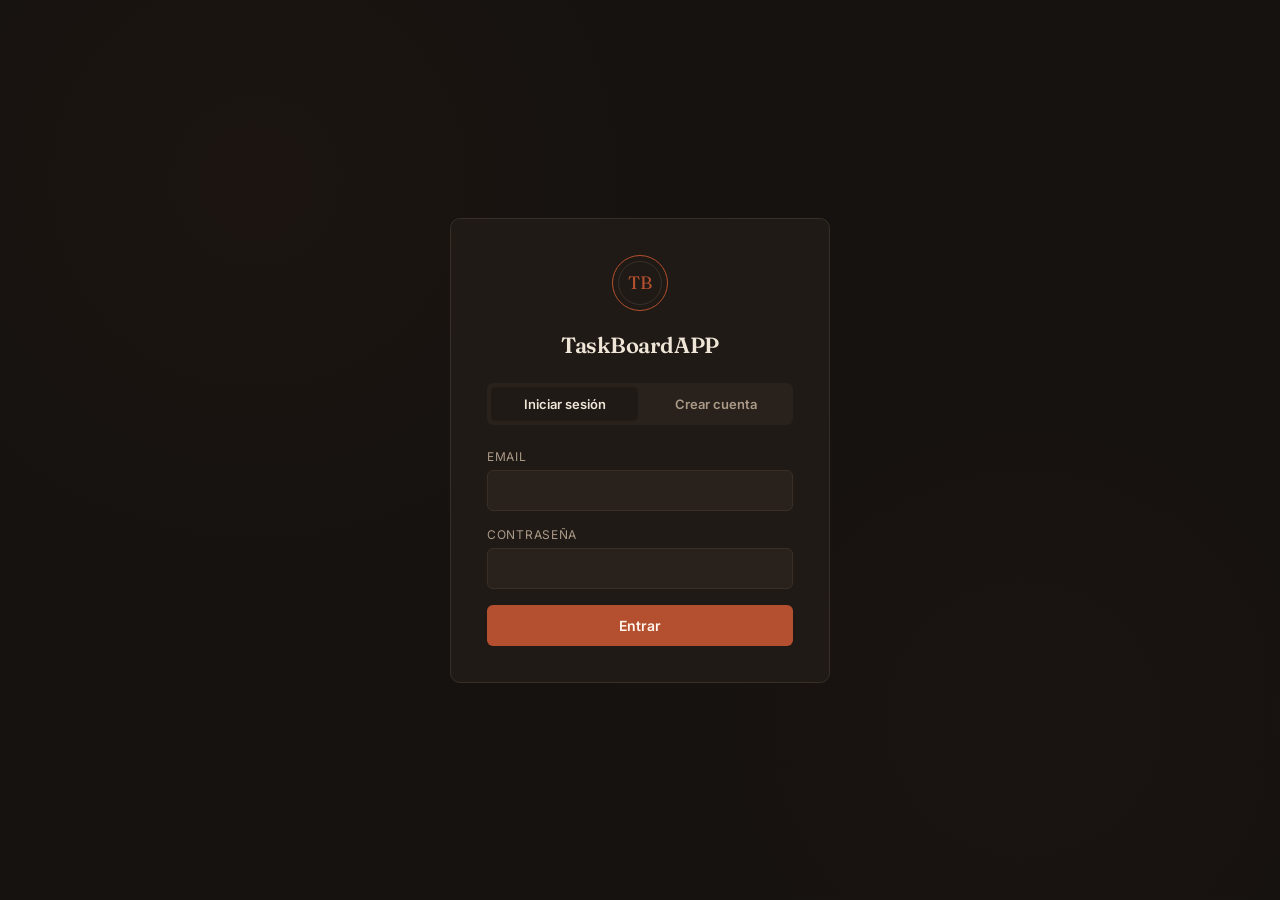
==== client/ui/index.html @ d2d0cbcc "armado de frontend y comunicacion con el backend para armado base de aplicacion" ====
<!DOCTYPE html>
<html lang="es">
<head>
  <meta charset="UTF-8" />
  <meta name="viewport" content="width=device-width, initial-scale=1.0" />
  <title>TaskBoardAPP</title>
  <link rel="preconnect" href="https://fonts.googleapis.com" />
  <link href="https://fonts.googleapis.com/css2?family=Fraunces:wght@500;600&family=Inter:wght@400;500;600&display=swap" rel="stylesheet" />
  <link rel="stylesheet" href="css/style.css" />
</head>
<body class="label-texture">

  <div class="center-screen">
    <div class="card">
      <div class="seal">TB</div>
      <h1 class="text-center mb-24" style="font-size: 22px;">TaskBoardAPP</h1>

      <div class="tabs">
        <div class="tab active" id="tab-login" onclick="switchTab('login')">Iniciar sesión</div>
        <div class="tab" id="tab-register" onclick="switchTab('register')">Crear cuenta</div>
      </div>

      <div class="error-msg" id="error-box"></div>

      <!-- Formulario de login -->
      <form id="form-login" onsubmit="handleLogin(event)">
        <div class="field">
          <label for="login-email">Email</label>
          <input type="email" id="login-email" required autocomplete="email" />
        </div>
        <div class="field">
          <label for="login-password">Contraseña</label>
          <input type="password" id="login-password" required autocomplete="current-password" />
        </div>
        <button type="submit" class="btn btn-primary">Entrar</button>
      </form>

      <!-- Formulario de registro -->
      <form id="form-register" onsubmit="handleRegister(event)" style="display: none;">
        <div class="field">
          <label for="reg-username">Usuario</label>
          <input type="text" id="reg-username" required autocomplete="username" />
        </div>
        <div class="field">
          <label for="reg-email">Email</label>
          <input type="email" id="reg-email" required autocomplete="email" />
        </div>
        <div class="field">
          <label for="reg-password">Contraseña</label>
          <input type="password" id="reg-password" required minlength="6" autocomplete="new-password" />
        </div>
        <button type="submit" class="btn btn-primary">Crear cuenta</button>
      </form>
    </div>
  </div>

  <script src="js/api.js"></script>
  <script src="js/auth.js"></script>
</body>
</html>
---- client/ui/css/style.css ----
/* style.css - Sistema de diseño compartido por toda la app
   Paleta inspirada en "reserva": charcoal cálido + acentos vino/terracota
   (un guiño al nombre del proyecto de ejemplo, "La Reserva Game") */

:root {
  /* Color */
  --bg:        #15120f;
  --surface:   #1f1a16;
  --surface-2: #28211c;
  --border:    #3a2f27;
  --text:      #f0e6d8;
  --text-soft: #ab9a87;
  --accent:    #b4502f;   /* terracota - acción principal */
  --accent-hi: #d4673f;   /* hover del acento */
  --wine:      #6e2a35;   /* detalle, ribetes */
  --olive:     #6f7d4f;   /* estado "done" */
  --danger:    #b3413a;

  /* Tipografía */
  --font-display: "Fraunces", Georgia, serif;
  --font-body:    "Inter", -apple-system, sans-serif;

  /* Layout */
  --radius: 10px;
  --radius-sm: 6px;
}

* { box-sizing: border-box; }

body {
  margin: 0;
  background: var(--bg);
  color: var(--text);
  font-family: var(--font-body);
  -webkit-font-smoothing: antialiased;
}

/* ── Fondo con textura sutil tipo "etiqueta de reserva" ────────────────── */
.label-texture {
  background-image:
    radial-gradient(circle at 20% 20%, rgba(180, 80, 47, 0.04), transparent 40%),
    radial-gradient(circle at 80% 80%, rgba(110, 42, 53, 0.05), transparent 45%);
}

/* ── Tipografía ──────────────────────────────────────────────────────── */
h1, h2, h3 {
  font-family: var(--font-display);
  font-weight: 600;
  letter-spacing: -0.01em;
  margin: 0;
}

p { margin: 0; }

/* ── Sello / emblema ─────────────────────────────────────────────────── */
.seal {
  width: 56px;
  height: 56px;
  border-radius: 50%;
  border: 1.5px solid var(--accent);
  display: flex;
  align-items: center;
  justify-content: center;
  font-family: var(--font-display);
  font-size: 18px;
  color: var(--accent);
  margin: 0 auto 20px;
  position: relative;
}
.seal::before {
  content: "";
  position: absolute;
  inset: 5px;
  border: 1px solid var(--border);
  border-radius: 50%;
}

/* ── Formularios ─────────────────────────────────────────────────────── */
.field { margin-bottom: 16px; text-align: left; }

.field label {
  display: block;
  font-size: 12px;
  text-transform: uppercase;
  letter-spacing: 0.06em;
  color: var(--text-soft);
  margin-bottom: 6px;
}

.field input, .field textarea {
  width: 100%;
  padding: 11px 14px;
  background: var(--surface-2);
  border: 1px solid var(--border);
  border-radius: var(--radius-sm);
  color: var(--text);
  font-family: var(--font-body);
  font-size: 14px;
  transition: border-color 0.15s ease;
}

.field input:focus, .field textarea:focus {
  outline: none;
  border-color: var(--accent);
}

.field textarea { resize: vertical; min-height: 70px; }

/* ── Botones ─────────────────────────────────────────────────────────── */
.btn {
  width: 100%;
  padding: 12px 16px;
  border-radius: var(--radius-sm);
  border: none;
  font-family: var(--font-body);
  font-size: 14px;
  font-weight: 600;
  cursor: pointer;
  transition: background 0.15s ease, transform 0.1s ease;
}

.btn:active { transform: scale(0.98); }

.btn-primary { background: var(--accent); color: #fff5ec; }
.btn-primary:hover { background: var(--accent-hi); }

.btn-ghost {
  background: transparent;
  color: var(--text-soft);
  border: 1px solid var(--border);
}
.btn-ghost:hover { color: var(--text); border-color: var(--text-soft); }

.btn-small { width: auto; padding: 8px 14px; font-size: 13px; }

/* ── Mensajes de error ───────────────────────────────────────────────── */
.error-msg {
  background: rgba(179, 65, 58, 0.12);
  border: 1px solid var(--danger);
  color: #f4b8b3;
  font-size: 13px;
  padding: 10px 12px;
  border-radius: var(--radius-sm);
  margin-bottom: 16px;
  display: none;
}
.error-msg.visible { display: block; }

/* ── Tabs de login/registro ──────────────────────────────────────────── */
.tabs {
  display: flex;
  gap: 4px;
  background: var(--surface-2);
  border-radius: var(--radius-sm);
  padding: 4px;
  margin-bottom: 24px;
}
.tab {
  flex: 1;
  text-align: center;
  padding: 9px;
  border-radius: 5px;
  font-size: 13px;
  font-weight: 600;
  color: var(--text-soft);
  cursor: pointer;
  transition: all 0.15s ease;
}
.tab.active { background: var(--surface); color: var(--text); }

/* ── Utilidades de layout ────────────────────────────────────────────── */
.center-screen {
  min-height: 100vh;
  display: flex;
  align-items: center;
  justify-content: center;
  padding: 24px;
}

.card {
  background: var(--surface);
  border: 1px solid var(--border);
  border-radius: var(--radius);
  padding: 36px;
  width: 100%;
  max-width: 380px;
}

.text-center { text-align: center; }
.muted { color: var(--text-soft); font-size: 13px; }
.mt-20 { margin-top: 20px; }
.mb-24 { margin-bottom: 24px; }

/* ── Tablero Kanban ──────────────────────────────────────────────────── */
.board {
  display: grid;
  grid-template-columns: repeat(4, 1fr);
  gap: 14px;
  padding: 24px 28px;
  align-items: start;
}

.column {
  background: var(--surface);
  border: 1px solid var(--border);
  border-radius: var(--radius);
  display: flex;
  flex-direction: column;
  min-height: 200px;
}

.column-head {
  display: flex;
  justify-content: space-between;
  align-items: center;
  padding: 14px 14px 10px;
  font-size: 12px;
  font-weight: 600;
  text-transform: uppercase;
  letter-spacing: 0.05em;
  color: var(--text-soft);
}

.column-count {
  background: var(--surface-2);
  color: var(--text-soft);
  font-size: 11px;
  padding: 1px 8px;
  border-radius: 20px;
}

.column-body {
  flex: 1;
  display: flex;
  flex-direction: column;
  gap: 8px;
  padding: 0 10px 10px;
  min-height: 60px;
}

.column-empty {
  color: var(--text-soft);
  font-size: 12px;
  text-align: center;
  padding: 16px 0;
  opacity: 0.6;
}

.task-card {
  background: var(--surface-2);
  border: 1px solid var(--border);
  border-radius: var(--radius-sm);
  padding: 12px 14px;
  cursor: grab;
  transition: border-color 0.15s ease, transform 0.1s ease;
}
.task-card:hover { border-color: var(--accent); }
.task-card:active { cursor: grabbing; }

.task-title { font-size: 13.5px; font-weight: 500; margin-bottom: 4px; }
.task-desc { font-size: 12px; color: var(--text-soft); line-height: 1.4; }

.task-footer { display: flex; justify-content: flex-end; margin-top: 8px; }

.task-delete {
  background: none;
  border: none;
  color: var(--text-soft);
  cursor: pointer;
  font-size: 13px;
  padding: 2px 6px;
  border-radius: 4px;
  transition: color 0.15s ease, background 0.15s ease;
}
.task-delete:hover { color: var(--danger); background: rgba(179, 65, 58, 0.12); }

.add-task-btn { margin: 0 10px 12px; }

/* ── Modal simple (nueva tarea / invitar) ───────────────────────────────  */
.modal-overlay {
  position: fixed;
  inset: 0;
  background: rgba(10, 8, 6, 0.6);
  display: flex;
  align-items: center;
  justify-content: center;
  z-index: 50;
}
.modal-overlay.hidden { display: none; }

.modal-box {
  background: var(--surface);
  border: 1px solid var(--border);
  border-radius: var(--radius);
  padding: 28px;
  width: 100%;
  max-width: 380px;
}

.invite-code-display {
  background: var(--surface-2);
  border: 1px dashed var(--accent);
  border-radius: var(--radius-sm);
  padding: 14px;
  text-align: center;
  font-family: var(--font-display);
  font-size: 22px;
  letter-spacing: 0.08em;
  color: var(--accent-hi);
  margin: 14px 0;
}
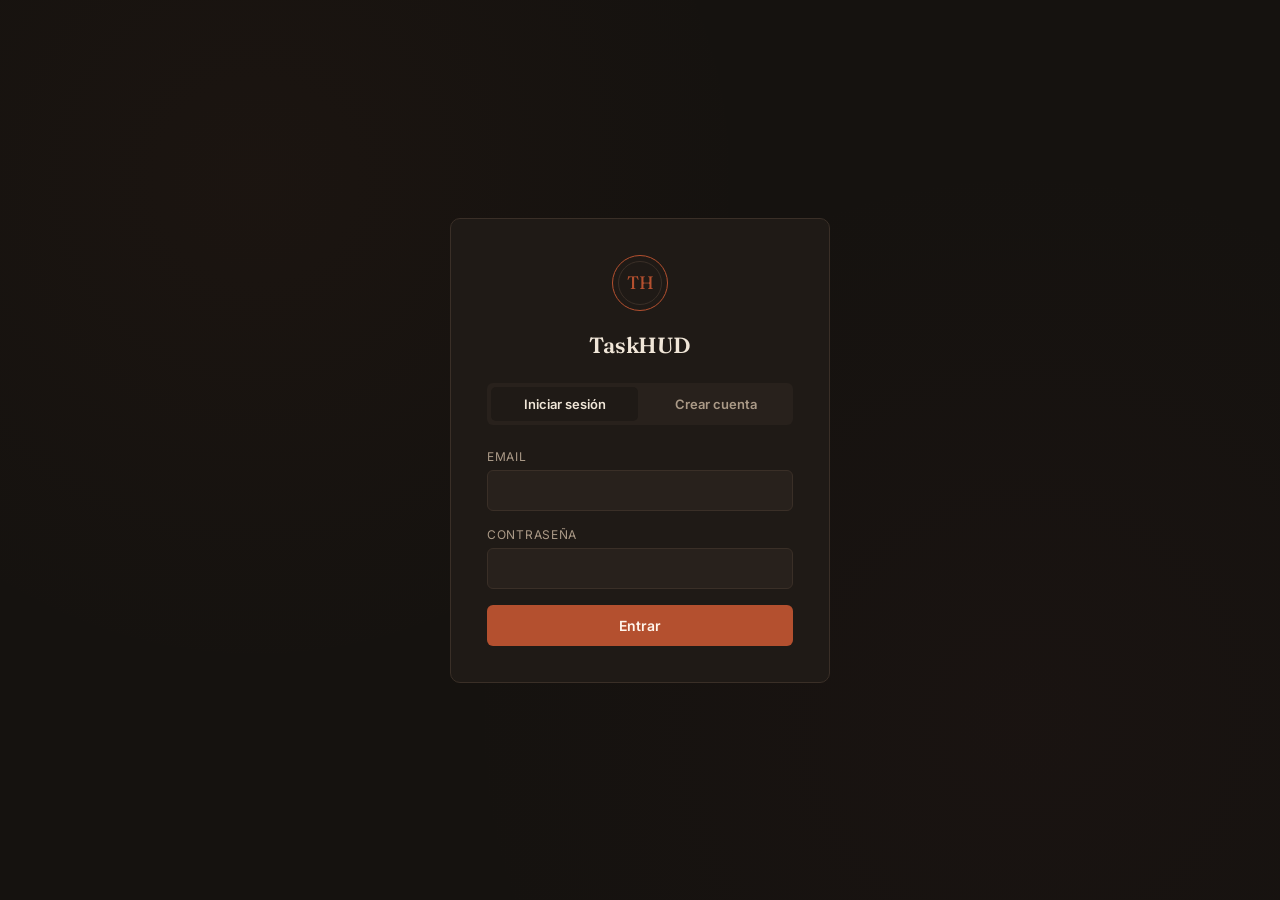
==== commit 41dd466b: "Actualizar requirements.txt y configuración de produccion" ====
--- a/client/ui/index.html
+++ b/client/ui/index.html
@@ -3,7 +3,7 @@
 <head>
   <meta charset="UTF-8" />
   <meta name="viewport" content="width=device-width, initial-scale=1.0" />
-  <title>TaskBoardAPP</title>
+  <title>TaskHUD</title>
   <link rel="preconnect" href="https://fonts.googleapis.com" />
   <link href="https://fonts.googleapis.com/css2?family=Fraunces:wght@500;600&family=Inter:wght@400;500;600&display=swap" rel="stylesheet" />
   <link rel="stylesheet" href="css/style.css" />
@@ -12,8 +12,8 @@
 
   <div class="center-screen">
     <div class="card">
-      <div class="seal">TB</div>
-      <h1 class="text-center mb-24" style="font-size: 22px;">TaskBoardAPP</h1>
+      <div class="seal">TH</div>
+      <h1 class="text-center mb-24" style="font-size: 22px;">TaskHUD</h1>
 
       <div class="tabs">
         <div class="tab active" id="tab-login" onclick="switchTab('login')">Iniciar sesión</div>
